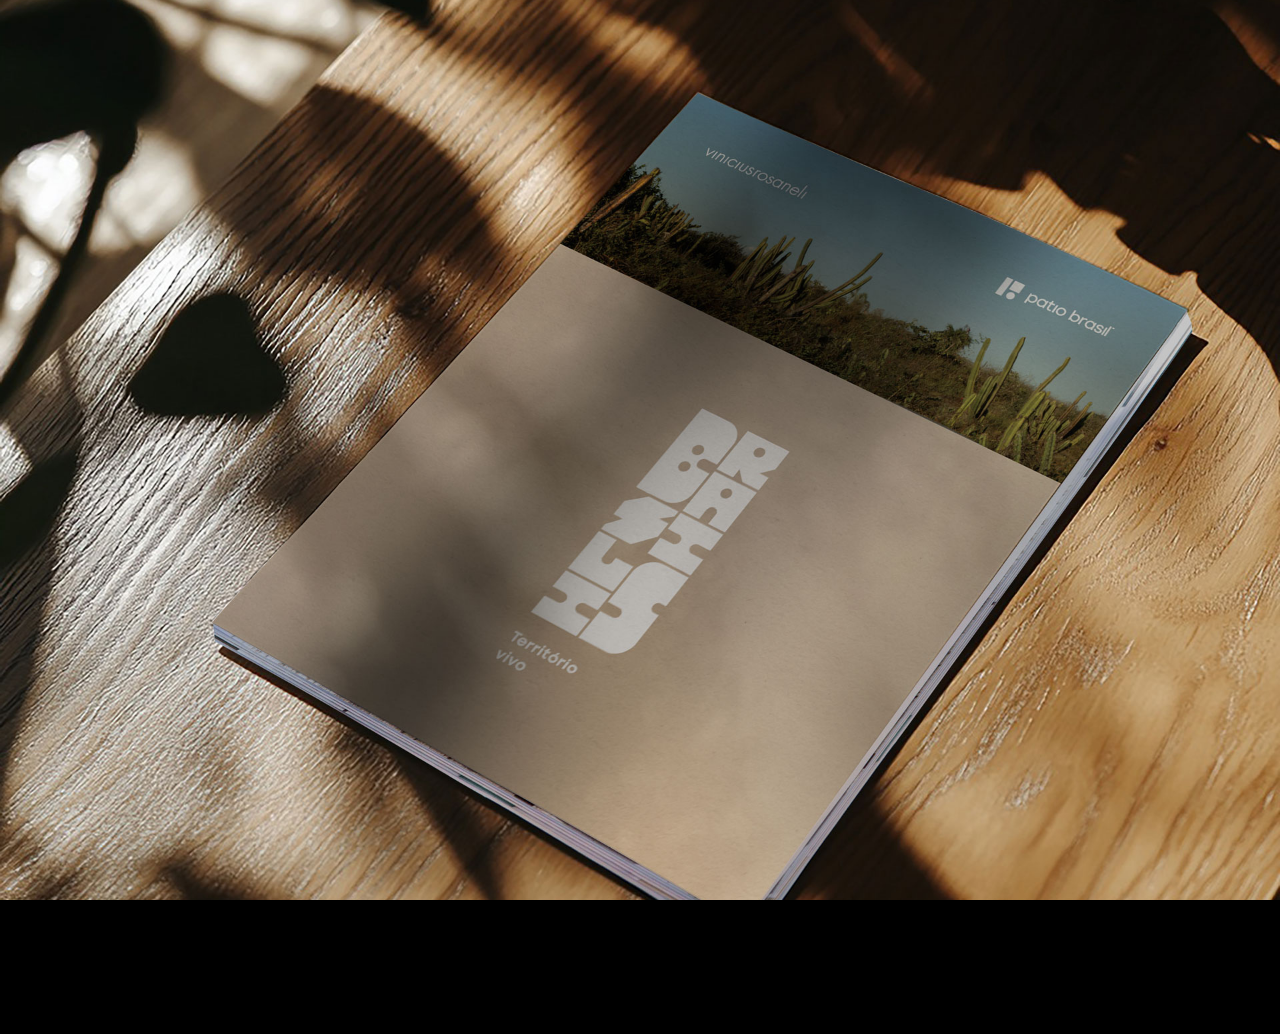
==== index.html @ 00ed0f49 "Adicionar cópia funcional do Catálogo Brasilis" ====
<!doctype html>
<html lang="pt-BR">
<head>
  <meta charset="utf-8">
  <meta name="viewport" content="width=device-width, initial-scale=1">
  <meta http-equiv="refresh" content="0; url=linker/catalogo-brasilis.html">
  <title>Catálogo Coleção Brasilis</title>
</head>
<body>
  <a href="linker/catalogo-brasilis.html">Abrir o Catálogo Coleção Brasilis</a>
</body>
</html>
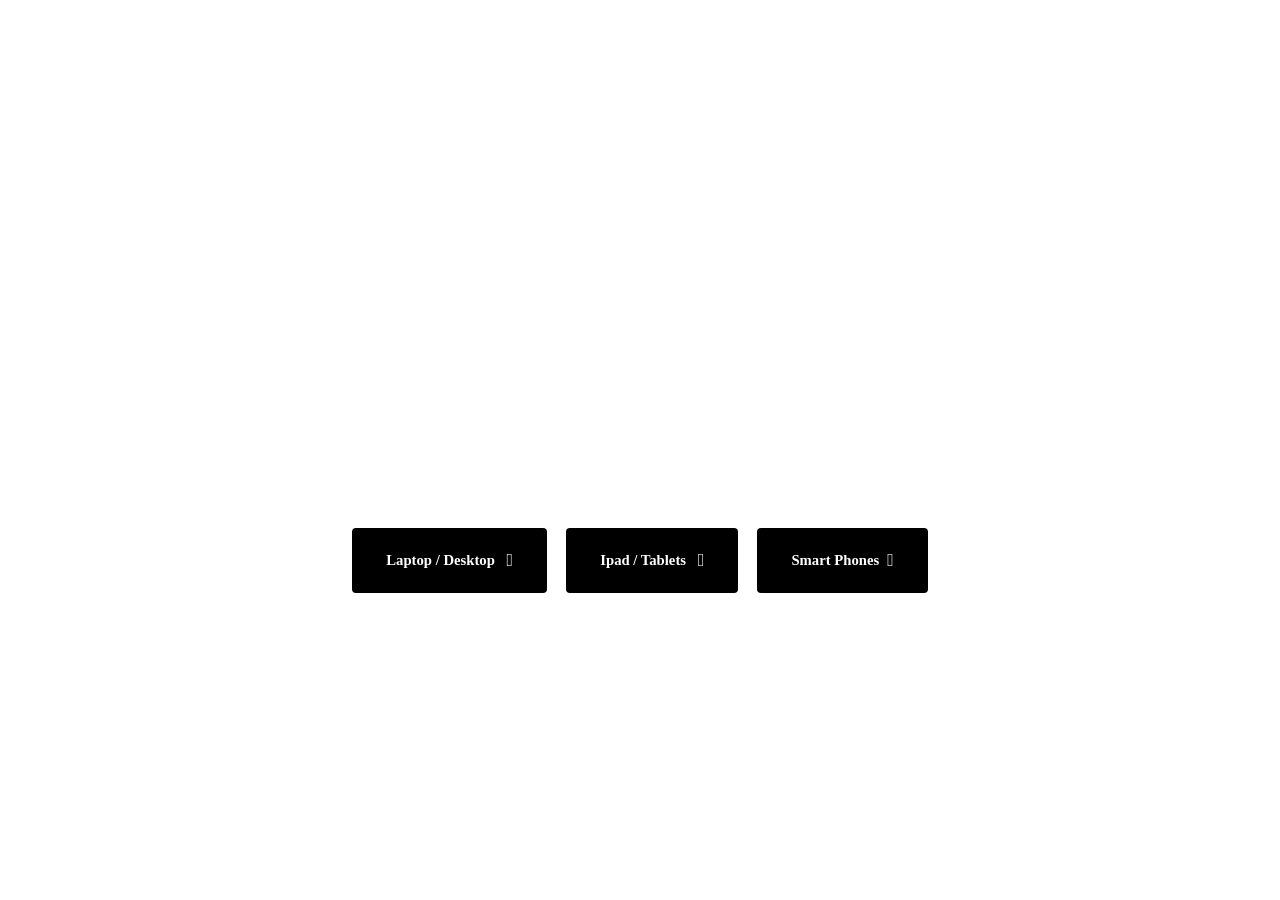
==== commit fc572e56: "Carregar as imagens do catálogo a partir da pasta do Google Drive" ====
--- a/index.html
+++ b/index.html
@@ -3,6 +3,7 @@
 <head>
   <meta charset="utf-8">
   <meta name="viewport" content="width=device-width, initial-scale=1">
+  <link rel="icon" href="https://lh3.googleusercontent.com/d/1tIrkAFYnjqLJNvyAb811HWAElWhAccVL">
   <meta http-equiv="refresh" content="0; url=linker/catalogo-brasilis.html">
   <title>Catálogo Coleção Brasilis</title>
 </head>
